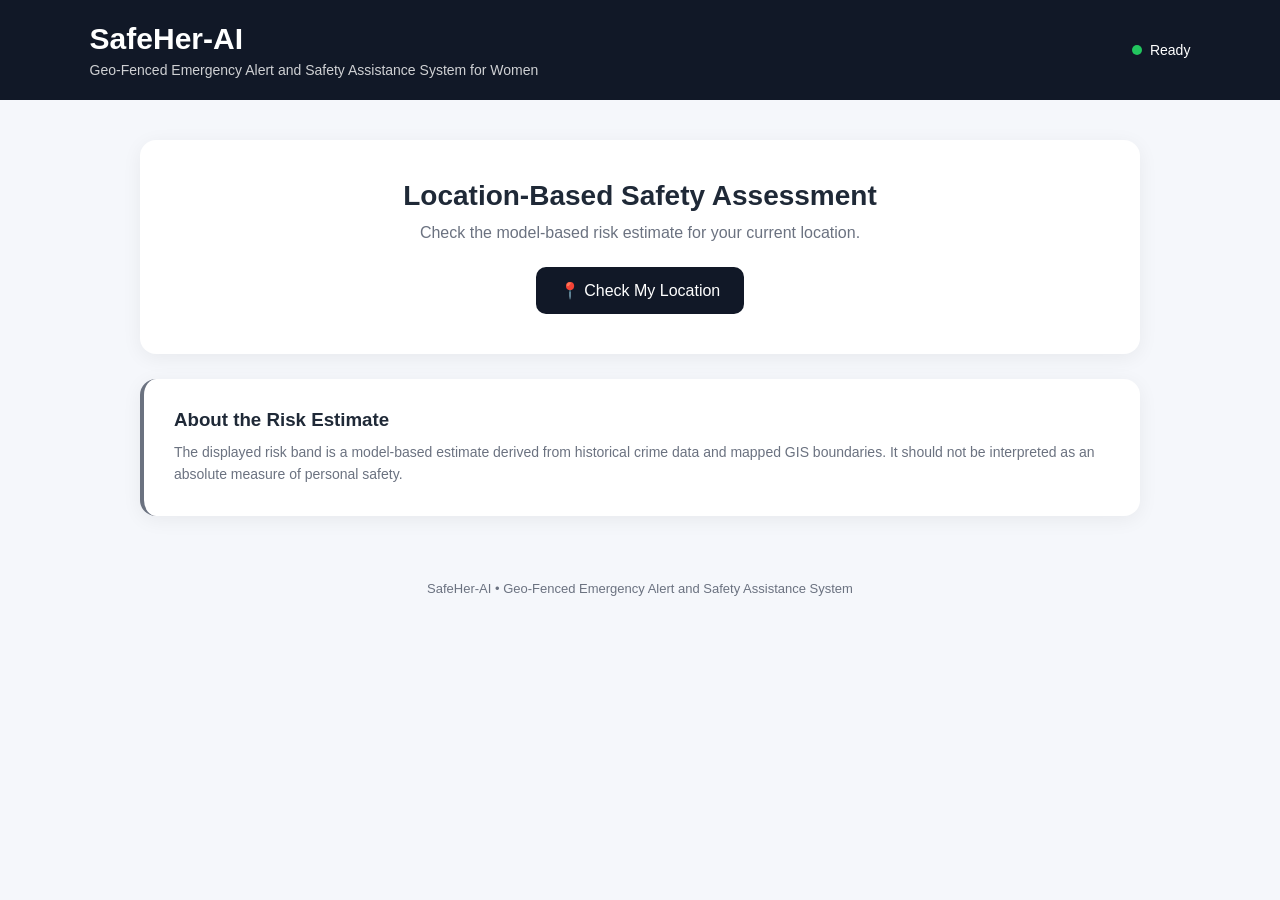
==== app/frontend/index.html @ f0328caa "Initial SafeHer AI project implementation" ====
<!DOCTYPE html>
<html lang="en">

<head>
    <meta charset="UTF-8">
    <meta name="viewport" content="width=device-width, initial-scale=1.0">

    <title>SafeHer-AI</title>

    <link rel="stylesheet" href="style.css">
</head>

<body>

    <header class="header">

        <div>
            <h1>SafeHer-AI</h1>

            <p>
                Geo-Fenced Emergency Alert and Safety Assistance System for Women
            </p>
        </div>

        <div class="status">
            <span id="statusDot"></span>
            <span id="statusText">Ready</span>
        </div>

    </header>


    <main class="container">

        <section class="hero">

            <h2>Location-Based Safety Assessment</h2>

            <p>
                Check the model-based risk estimate for your current location.
            </p>

            <button id="locationButton">
                📍 Check My Location
            </button>

        </section>


        <section id="loading" class="card hidden">

            <div class="loader"></div>

            <p>
                Detecting your location and checking the risk zone...
            </p>

        </section>


        <section id="resultCard" class="card hidden">

            <h2>Location Assessment</h2>

            <div class="location-grid">

                <div>
                    <span class="label">State</span>
                    <strong id="state">-</strong>
                </div>

                <div>
                    <span class="label">District</span>
                    <strong id="district">-</strong>
                </div>

                <div>
                    <span class="label">Latitude</span>
                    <strong id="latitude">-</strong>
                </div>

                <div>
                    <span class="label">Longitude</span>
                    <strong id="longitude">-</strong>
                </div>

            </div>


            <div class="risk-box">

                <span class="label">
                    Predicted Women-Crime Share
                </span>

                <strong id="riskShare">
                    -
                </strong>

                <div id="riskBand" class="risk-band">
                    -
                </div>

            </div>


            <p id="resultMessage" class="message"></p>

        </section>


        <section id="outsideCard" class="card hidden">

            <h2>Location Not Mapped</h2>

            <p id="outsideMessage">
                This location is outside the currently mapped SafeHer-AI
                risk zones.
            </p>

        </section>


        <section id="errorCard" class="card error hidden">

            <h2>Unable to Check Location</h2>

            <p id="errorMessage"></p>

        </section>


        <section class="info-card">

            <h3>About the Risk Estimate</h3>

            <p>
                The displayed risk band is a model-based estimate derived
                from historical crime data and mapped GIS boundaries.
                It should not be interpreted as an absolute measure of
                personal safety.
            </p>

        </section>

    </main>


    <footer>

        <p>
            SafeHer-AI • Geo-Fenced Emergency Alert and Safety Assistance System
        </p>

    </footer>


    <script src="app.js"></script>

</body>

</html>
---- app/frontend/style.css ----
* {
    box-sizing: border-box;
    margin: 0;
    padding: 0;
}


body {
    font-family: Arial, sans-serif;
    background: #f5f7fb;
    color: #1f2937;
    min-height: 100vh;
}


.header {
    background: #111827;
    color: white;

    padding: 22px 7%;

    display: flex;
    justify-content: space-between;
    align-items: center;

    gap: 20px;
}


.header h1 {
    font-size: 30px;
    margin-bottom: 6px;
}


.header p {
    font-size: 14px;
    opacity: 0.8;
}


.status {
    display: flex;
    align-items: center;
    gap: 8px;

    font-size: 14px;
}


#statusDot {
    width: 10px;
    height: 10px;

    border-radius: 50%;

    background: #22c55e;
}


.container {
    width: 90%;
    max-width: 1000px;

    margin: 40px auto;
}


.hero {
    background: white;

    border-radius: 16px;

    padding: 40px;

    text-align: center;

    box-shadow: 0 4px 20px rgba(0, 0, 0, 0.06);

    margin-bottom: 25px;
}


.hero h2 {
    font-size: 28px;
    margin-bottom: 12px;
}


.hero p {
    color: #6b7280;
    margin-bottom: 25px;
}


button {
    border: none;

    background: #111827;
    color: white;

    padding: 14px 24px;

    border-radius: 10px;

    font-size: 16px;

    cursor: pointer;
}


button:hover {
    opacity: 0.9;
}


.card,
.info-card {
    background: white;

    border-radius: 16px;

    padding: 30px;

    margin-bottom: 25px;

    box-shadow: 0 4px 20px rgba(0, 0, 0, 0.06);
}


.location-grid {
    display: grid;

    grid-template-columns: repeat(2, 1fr);

    gap: 20px;

    margin-top: 25px;
}


.location-grid div {
    background: #f9fafb;

    padding: 18px;

    border-radius: 10px;
}


.label {
    display: block;

    font-size: 13px;

    color: #6b7280;

    margin-bottom: 7px;
}


.risk-box {
    margin-top: 25px;

    padding: 25px;

    border-radius: 12px;

    background: #f9fafb;

    text-align: center;
}


#riskShare {
    display: block;

    font-size: 32px;

    margin: 10px 0;
}


.risk-band {
    display: inline-block;

    padding: 8px 18px;

    border-radius: 20px;

    font-weight: bold;

    font-size: 14px;
}


.risk-low {
    background: #dcfce7;
    color: #166534;
}


.risk-medium {
    background: #fef3c7;
    color: #92400e;
}


.risk-high {
    background: #fee2e2;
    color: #991b1b;
}


.message {
    margin-top: 20px;

    color: #4b5563;

    text-align: center;
}


.info-card {
    border-left: 4px solid #6b7280;
}


.info-card h3 {
    margin-bottom: 10px;
}


.info-card p {
    color: #6b7280;

    line-height: 1.6;

    font-size: 14px;
}


.error {
    border-left: 4px solid #dc2626;
}


.error h2 {
    color: #991b1b;

    margin-bottom: 10px;
}


.hidden {
    display: none;
}


.loader {
    width: 35px;
    height: 35px;

    border: 4px solid #e5e7eb;

    border-top: 4px solid #111827;

    border-radius: 50%;

    animation: spin 1s linear infinite;

    margin: 0 auto 15px;
}


@keyframes spin {

    100% {
        transform: rotate(360deg);
    }

}


footer {
    text-align: center;

    padding: 25px;

    color: #6b7280;

    font-size: 13px;
}


@media (max-width: 650px) {

    .header {
        flex-direction: column;

        align-items: flex-start;
    }


    .location-grid {
        grid-template-columns: 1fr;
    }


    .hero {
        padding: 30px 20px;
    }

}
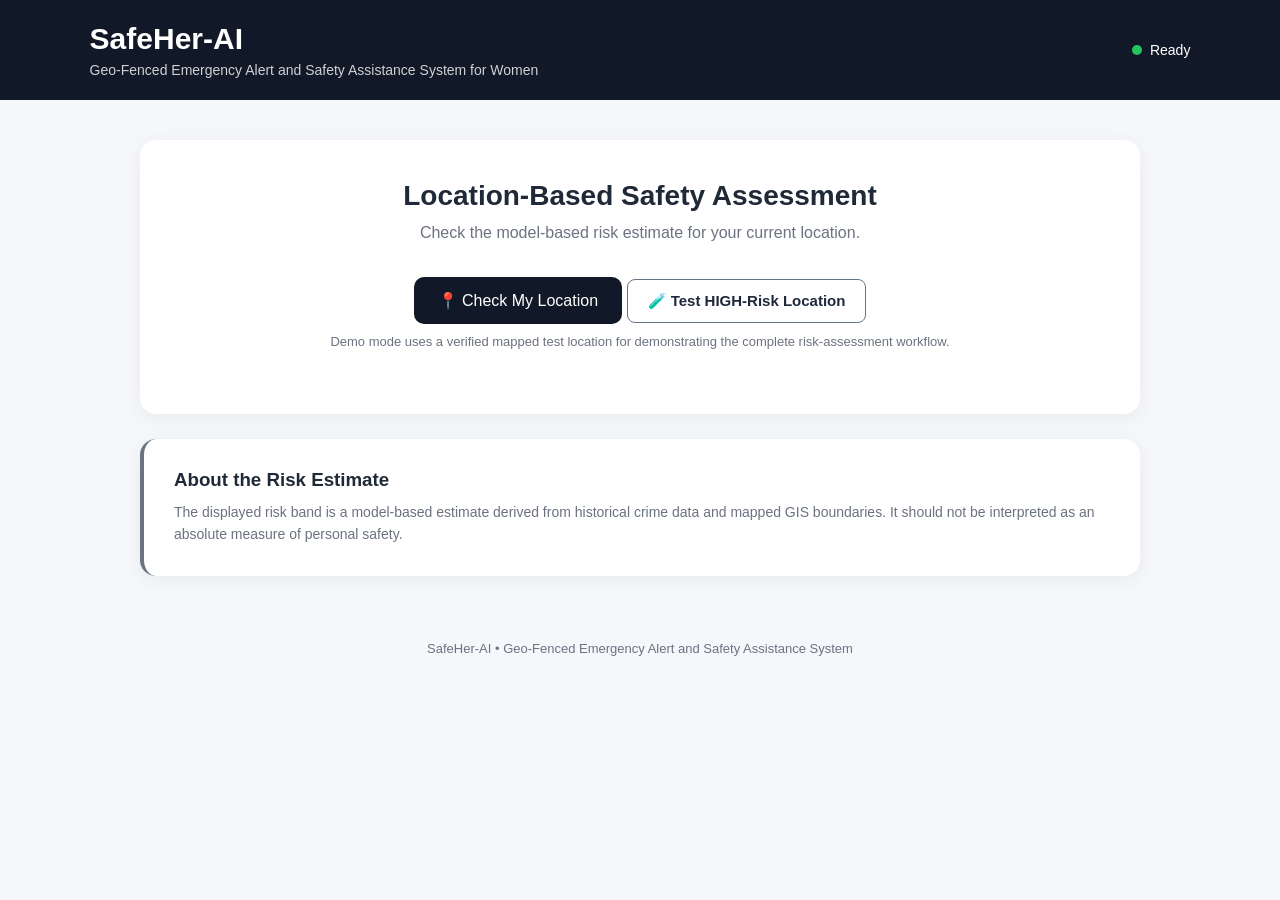
==== commit b709cff0: "Update frontend interface" ====
--- a/app/frontend/index.html
+++ b/app/frontend/index.html
@@ -11,6 +11,10 @@
 </head>
 
 <body>
+
+    <!-- =========================================================
+         HEADER
+         ========================================================= -->
 
     <header class="header">
 
@@ -30,7 +34,16 @@
     </header>
 
 
+    <!-- =========================================================
+         MAIN CONTENT
+         ========================================================= -->
+
     <main class="container">
+
+
+        <!-- =====================================================
+             LOCATION CHECK
+             ===================================================== -->
 
         <section class="hero">
 
@@ -40,12 +53,37 @@
                 Check the model-based risk estimate for your current location.
             </p>
 
-            <button id="locationButton">
+
+            <!-- REAL LOCATION -->
+
+            <button id="locationButton" type="button">
                 📍 Check My Location
             </button>
 
-        </section>
-
+
+            <!-- DEMO LOCATION -->
+
+            <button
+                id="demoButton"
+                class="demo-button"
+                type="button">
+
+                🧪 Test HIGH-Risk Location
+
+            </button>
+
+
+            <p class="demo-note">
+                Demo mode uses a verified mapped test location
+                for demonstrating the complete risk-assessment workflow.
+            </p>
+
+        </section>
+
+
+        <!-- =====================================================
+             LOADING
+             ===================================================== -->
 
         <section id="loading" class="card hidden">
 
@@ -58,34 +96,66 @@
         </section>
 
 
+        <!-- =====================================================
+             RISK RESULT
+             ===================================================== -->
+
         <section id="resultCard" class="card hidden">
 
             <h2>Location Assessment</h2>
 
+
+            <!-- LOCATION DETAILS -->
+
             <div class="location-grid">
 
                 <div>
-                    <span class="label">State</span>
-                    <strong id="state">-</strong>
-                </div>
+                    <span class="label">
+                        State
+                    </span>
+
+                    <strong id="state">
+                        -
+                    </strong>
+                </div>
+
 
                 <div>
-                    <span class="label">District</span>
-                    <strong id="district">-</strong>
-                </div>
+                    <span class="label">
+                        District
+                    </span>
+
+                    <strong id="district">
+                        -
+                    </strong>
+                </div>
+
 
                 <div>
-                    <span class="label">Latitude</span>
-                    <strong id="latitude">-</strong>
-                </div>
+                    <span class="label">
+                        Latitude
+                    </span>
+
+                    <strong id="latitude">
+                        -
+                    </strong>
+                </div>
+
 
                 <div>
-                    <span class="label">Longitude</span>
-                    <strong id="longitude">-</strong>
+                    <span class="label">
+                        Longitude
+                    </span>
+
+                    <strong id="longitude">
+                        -
+                    </strong>
                 </div>
 
             </div>
 
+
+            <!-- RISK INFORMATION -->
 
             <div class="risk-box">
 
@@ -97,54 +167,143 @@
                     -
                 </strong>
 
-                <div id="riskBand" class="risk-band">
+
+                <div
+                    id="riskBand"
+                    class="risk-band">
+
                     -
+
                 </div>
 
             </div>
 
 
-            <p id="resultMessage" class="message"></p>
-
-        </section>
-
-
-        <section id="outsideCard" class="card hidden">
-
-            <h2>Location Not Mapped</h2>
+            <!-- BACKEND MESSAGE -->
+
+            <p
+                id="resultMessage"
+                class="message">
+            </p>
+
+
+            <!-- =================================================
+                 RISK WARNING
+                 ================================================= -->
+
+            <div
+                id="warningBox"
+                class="warning-box hidden">
+
+                <h3 id="warningTitle">
+                    Safety Information
+                </h3>
+
+                <p id="warningMessage">
+                </p>
+
+            </div>
+
+
+            <!-- =================================================
+                 EMERGENCY ASSISTANCE
+                 ================================================= -->
+
+            <div
+                id="emergencyBox"
+                class="emergency-box hidden">
+
+                <h3>
+                    🆘 Emergency Assistance
+                </h3>
+
+                <p>
+                    If you feel unsafe or are facing an emergency,
+                    you can use the emergency assistance option.
+                </p>
+
+
+                <button
+                    id="sosButton"
+                    class="sos-button"
+                    type="button">
+
+                    🆘 SOS
+
+                </button>
+
+            </div>
+
+        </section>
+
+
+        <!-- =====================================================
+             LOCATION NOT MAPPED
+             ===================================================== -->
+
+        <section
+            id="outsideCard"
+            class="card hidden">
+
+            <h2>
+                Location Not Mapped
+            </h2>
 
             <p id="outsideMessage">
-                This location is outside the currently mapped SafeHer-AI
-                risk zones.
-            </p>
-
-        </section>
-
-
-        <section id="errorCard" class="card error hidden">
-
-            <h2>Unable to Check Location</h2>
-
-            <p id="errorMessage"></p>
-
-        </section>
-
+
+                This location is outside the currently mapped
+                SafeHer-AI risk zones.
+
+            </p>
+
+        </section>
+
+
+        <!-- =====================================================
+             ERROR
+             ===================================================== -->
+
+        <section
+            id="errorCard"
+            class="card error hidden">
+
+            <h2>
+                Unable to Check Location
+            </h2>
+
+            <p id="errorMessage">
+            </p>
+
+        </section>
+
+
+        <!-- =====================================================
+             INFORMATION
+             ===================================================== -->
 
         <section class="info-card">
 
-            <h3>About the Risk Estimate</h3>
+            <h3>
+                About the Risk Estimate
+            </h3>
 
             <p>
-                The displayed risk band is a model-based estimate derived
-                from historical crime data and mapped GIS boundaries.
-                It should not be interpreted as an absolute measure of
-                personal safety.
+
+                The displayed risk band is a model-based estimate
+                derived from historical crime data and mapped GIS
+                boundaries. It should not be interpreted as an
+                absolute measure of personal safety.
+
             </p>
 
         </section>
 
     </main>
 
+
+    <!-- =========================================================
+         FOOTER
+         ========================================================= -->
 
     <footer>
 
@@ -155,7 +314,11 @@
     </footer>
 
 
-    <script src="app.js"></script>
+    <!-- =========================================================
+         JAVASCRIPT
+         ========================================================= -->
+
+    <script src="app.js?v=2"></script>
 
 </body>
 
--- a/app/frontend/style.css
+++ b/app/frontend/style.css
@@ -311,4 +311,111 @@
         padding: 30px 20px;
     }
 
+}
+/* ============================================================
+   DEMO LOCATION BUTTON
+   ============================================================ */
+
+.demo-button {
+    margin-top: 12px;
+    padding: 12px 20px;
+    border: 1px solid #64748b;
+    border-radius: 8px;
+    background: #ffffff;
+    color: #1e293b;
+    cursor: pointer;
+    font-size: 15px;
+    font-weight: 600;
+}
+
+.demo-button:hover {
+    background: #f1f5f9;
+}
+
+.demo-button:disabled {
+    opacity: 0.6;
+    cursor: not-allowed;
+}
+
+
+/* ============================================================
+   DEMO NOTE
+   ============================================================ */
+
+.demo-note {
+    margin-top: 10px;
+    font-size: 13px;
+    color: #64748b;
+}
+
+
+/* ============================================================
+   RISK WARNING SYSTEM
+   ============================================================ */
+
+.warning-box {
+    margin-top: 20px;
+    padding: 18px;
+    border-radius: 12px;
+    border-left: 5px solid #f59e0b;
+    background: #fff7ed;
+}
+
+.warning-box h3 {
+    margin-top: 0;
+    margin-bottom: 8px;
+}
+
+.warning-box p {
+    margin-bottom: 0;
+    line-height: 1.6;
+}
+
+
+/* ============================================================
+   EMERGENCY ASSISTANCE
+   ============================================================ */
+
+.emergency-box {
+    margin-top: 20px;
+    padding: 20px;
+    border-radius: 12px;
+    background: #fef2f2;
+    border: 1px solid #fecaca;
+}
+
+.emergency-box h3 {
+    margin-top: 0;
+}
+
+.emergency-box p {
+    line-height: 1.6;
+}
+
+
+/* ============================================================
+   SOS BUTTON
+   ============================================================ */
+
+.sos-button {
+    margin-top: 10px;
+    padding: 12px 24px;
+    border: none;
+    border-radius: 8px;
+    cursor: pointer;
+    font-size: 16px;
+    font-weight: bold;
+}
+
+.sos-button:hover {
+    opacity: 0.9;
+}
+
+
+/* ============================================================
+   HIDDEN ELEMENT
+   ============================================================ */
+
+.hidden {
+    display: none;
 }
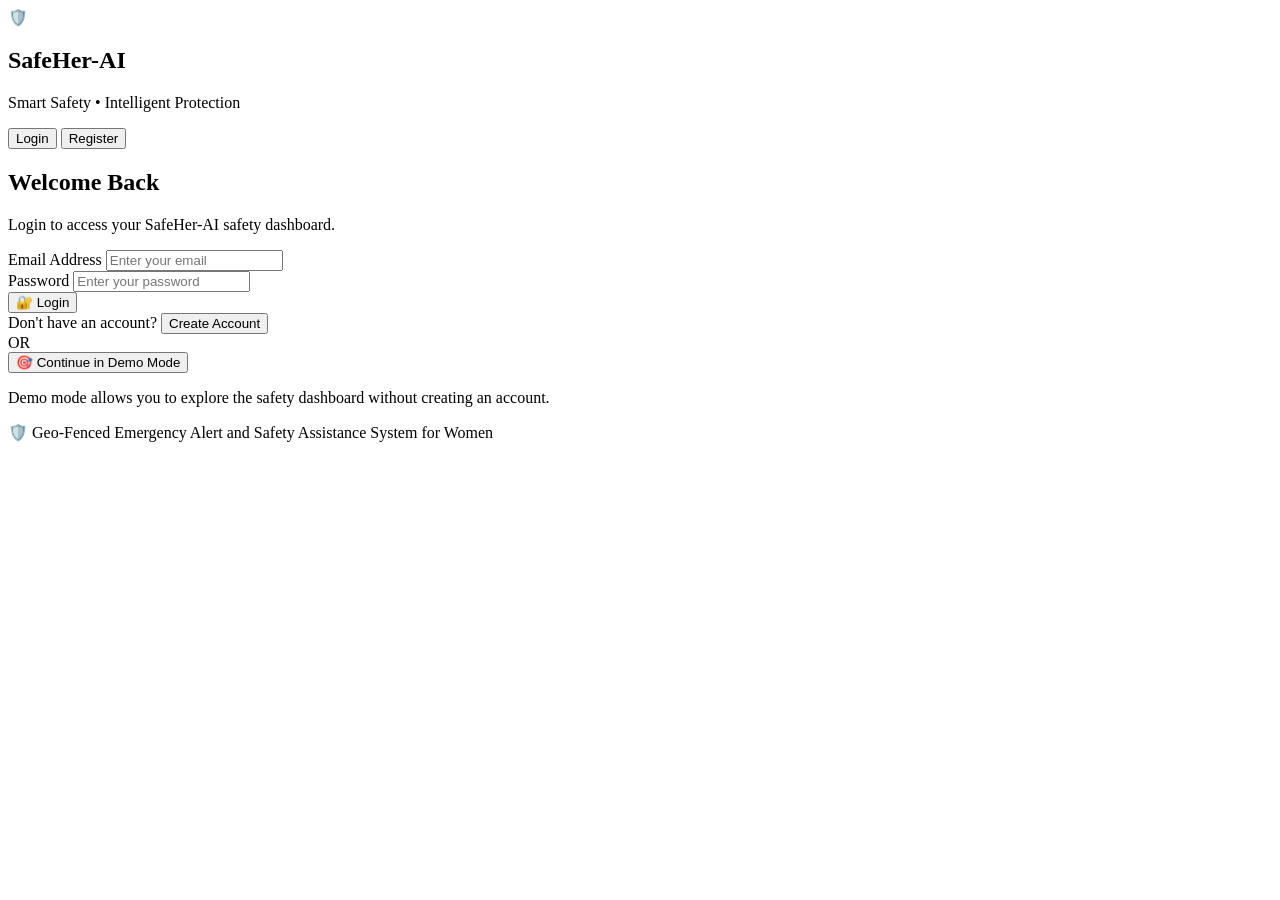
==== commit 9e05e88c: "Update SafeHer-AI system with ML risk prediction and emergency assistance" ====
--- a/app/frontend/index.html
+++ b/app/frontend/index.html
@@ -1,325 +1,1307 @@
 <!DOCTYPE html>
 <html lang="en">
-
 <head>
     <meta charset="UTF-8">
     <meta name="viewport" content="width=device-width, initial-scale=1.0">
 
-    <title>SafeHer-AI</title>
-
-    <link rel="stylesheet" href="style.css">
+    <title>SafeHer-AI | Women Safety & Risk Assistance</title>
+
+    <meta
+        name="description"
+        content="SafeHer-AI is a geo-fenced emergency alert and safety assistance system for women."
+    >
+
+    <link rel="stylesheet" href="/style.css?v=6">
 </head>
 
 <body>
 
-    <!-- =========================================================
-         HEADER
-         ========================================================= -->
-
-    <header class="header">
-
-        <div>
-            <h1>SafeHer-AI</h1>
+<!-- =========================================================
+     AUTHENTICATION SCREEN
+========================================================= -->
+
+<section id="authScreen" class="auth-screen">
+
+    <div class="auth-background-glow"></div>
+
+    <div class="auth-container">
+
+        <!-- Brand -->
+        <div class="auth-brand">
+            <div class="auth-logo">🛡️</div>
+
+            <div>
+                <h1>SafeHer-AI</h1>
+                <p>Smart Safety • Intelligent Protection</p>
+            </div>
+        </div>
+
+
+        <!-- Authentication Card -->
+        <div class="auth-card">
+
+            <!-- Auth Tabs -->
+            <div class="auth-tabs">
+
+                <button
+                    type="button"
+                    id="loginTab"
+                    class="auth-tab active"
+                    onclick="showLoginForm()"
+                >
+                    Login
+                </button>
+
+                <button
+                    type="button"
+                    id="registerTab"
+                    class="auth-tab"
+                    onclick="showRegisterForm()"
+                >
+                    Register
+                </button>
+
+            </div>
+
+
+            <!-- =================================================
+                 LOGIN FORM
+            ================================================== -->
+
+            <div id="loginFormContainer" class="auth-form-container">
+
+                <div class="auth-heading">
+                    <h2>Welcome Back</h2>
+
+                    <p>
+                        Login to access your SafeHer-AI safety dashboard.
+                    </p>
+                </div>
+
+
+                <form
+                    id="loginForm"
+                    onsubmit="loginUser(event)"
+                >
+
+                    <div class="form-group">
+
+                        <label for="loginEmail">
+                            Email Address
+                        </label>
+
+                        <input
+                            type="email"
+                            id="loginEmail"
+                            name="email"
+                            placeholder="Enter your email"
+                            autocomplete="email"
+                            required
+                        >
+
+                    </div>
+
+
+                    <div class="form-group">
+
+                        <label for="loginPassword">
+                            Password
+                        </label>
+
+                        <input
+                            type="password"
+                            id="loginPassword"
+                            name="password"
+                            placeholder="Enter your password"
+                            autocomplete="current-password"
+                            required
+                        >
+
+                    </div>
+
+
+                    <button
+                        type="submit"
+                        class="auth-submit-button"
+                        id="loginButton"
+                    >
+                        🔐 Login
+                    </button>
+
+                </form>
+
+
+                <div class="auth-switch">
+
+                    <span>
+                        Don't have an account?
+                    </span>
+
+                    <button
+                        type="button"
+                        onclick="showRegisterForm()"
+                    >
+                        Create Account
+                    </button>
+
+                </div>
+
+            </div>
+
+
+            <!-- =================================================
+                 REGISTER FORM
+            ================================================== -->
+
+            <div
+                id="registerFormContainer"
+                class="auth-form-container"
+                style="display: none;"
+            >
+
+                <div class="auth-heading">
+
+                    <h2>Create Account</h2>
+
+                    <p>
+                        Register to use SafeHer-AI safety services.
+                    </p>
+
+                </div>
+
+
+                <form
+                    id="registerForm"
+                    onsubmit="registerUser(event)"
+                >
+
+                    <div class="form-group">
+
+                        <label for="registerName">
+                            Full Name
+                        </label>
+
+                        <input
+                            type="text"
+                            id="registerName"
+                            name="full_name"
+                            placeholder="Enter your full name"
+                            autocomplete="name"
+                            required
+                        >
+
+                    </div>
+
+
+                    <div class="form-group">
+
+                        <label for="registerEmail">
+                            Email Address
+                        </label>
+
+                        <input
+                            type="email"
+                            id="registerEmail"
+                            name="email"
+                            placeholder="Enter your email"
+                            autocomplete="email"
+                            required
+                        >
+
+                    </div>
+
+
+                    <div class="form-group">
+
+                        <label for="registerPhone">
+                            Phone Number
+                        </label>
+
+                        <input
+                            type="tel"
+                            id="registerPhone"
+                            name="phone"
+                            placeholder="Enter your phone number"
+                            autocomplete="tel"
+                        >
+
+                    </div>
+
+
+                    <div class="form-group">
+
+                        <label for="registerPassword">
+                            Password
+                        </label>
+
+                        <input
+                            type="password"
+                            id="registerPassword"
+                            name="password"
+                            placeholder="Minimum 6 characters"
+                            autocomplete="new-password"
+                            minlength="6"
+                            required
+                        >
+
+                    </div>
+
+
+                    <div class="form-group">
+
+                        <label for="registerConfirmPassword">
+                            Confirm Password
+                        </label>
+
+                        <input
+                            type="password"
+                            id="registerConfirmPassword"
+                            name="confirm_password"
+                            placeholder="Re-enter your password"
+                            autocomplete="new-password"
+                            minlength="6"
+                            required
+                        >
+
+                    </div>
+
+
+                    <button
+                        type="submit"
+                        class="auth-submit-button"
+                        id="registerButton"
+                    >
+                        ✨ Create Account
+                    </button>
+
+                </form>
+
+
+                <div class="auth-switch">
+
+                    <span>
+                        Already have an account?
+                    </span>
+
+                    <button
+                        type="button"
+                        onclick="showLoginForm()"
+                    >
+                        Login
+                    </button>
+
+                </div>
+
+            </div>
+
+
+            <!-- Authentication Message -->
+
+            <div
+                id="authMessage"
+                class="auth-message"
+                style="display: none;"
+            ></div>
+
+
+            <!-- Demo Mode -->
+
+            <div class="demo-login-section">
+
+                <div class="demo-divider">
+                    <span>OR</span>
+                </div>
+
+                <button
+                    type="button"
+                    class="demo-login-button"
+                    onclick="continueAsDemo()"
+                >
+                    🎯 Continue in Demo Mode
+                </button>
+
+                <p>
+                    Demo mode allows you to explore the safety dashboard
+                    without creating an account.
+                </p>
+
+            </div>
+
+        </div>
+
+
+        <!-- Authentication Footer -->
+
+        <div class="auth-footer">
+
+            <span>🛡️</span>
+
+            <span>
+                Geo-Fenced Emergency Alert and Safety Assistance System for Women
+            </span>
+
+        </div>
+
+    </div>
+
+</section>
+
+
+
+<!-- =========================================================
+     MAIN APPLICATION
+========================================================= -->
+
+<div id="appShell" style="display: none;">
+
+    <!-- =====================================================
+         NAVIGATION BAR
+    ====================================================== -->
+
+    <nav class="navbar">
+
+        <div class="nav-brand">
+
+            <div class="nav-logo">
+                🛡️
+            </div>
+
+            <div>
+
+                <div class="brand-title">
+                    SafeHer-AI
+                </div>
+
+                <div class="brand-subtitle">
+                    Smart Safety Assistance
+                </div>
+
+            </div>
+
+        </div>
+
+
+        <div class="nav-right">
+
+            <div
+                id="connectionStatus"
+                class="connection-status"
+            >
+                <span class="status-dot"></span>
+                System Active
+            </div>
+
+
+            <div
+                id="userProfileArea"
+                class="user-profile-area"
+            >
+
+                <span id="userName">
+                    User
+                </span>
+
+                <button
+                    type="button"
+                    id="logoutButton"
+                    class="logout-button"
+                    onclick="logoutUser()"
+                >
+                    Logout
+                </button>
+
+            </div>
+
+        </div>
+
+    </nav>
+
+
+
+    <!-- =====================================================
+         HERO SECTION
+    ====================================================== -->
+
+    <section class="hero">
+
+        <div class="hero-content">
+
+            <div class="hero-badge">
+                🛡️ AI-Powered Women Safety
+            </div>
+
+
+            <h1>
+                Know Your
+                <span>Safety Zone</span>
+                Before You Go
+            </h1>
+
 
             <p>
-                Geo-Fenced Emergency Alert and Safety Assistance System for Women
+                SafeHer-AI combines historical crime data,
+                machine learning, GIS and geofencing to provide
+                location-based safety risk information.
             </p>
+
+
+            <div class="hero-buttons">
+
+                <button
+                    type="button"
+                    class="primary-button"
+                    onclick="checkMyLocation()"
+                >
+                    📍 Check My Location
+                </button>
+
+
+                <button
+                    type="button"
+                    class="secondary-button"
+                    onclick="runDemoLocation()"
+                >
+                    🎯 Try Demo Location
+                </button>
+
+            </div>
+
+
+            <div class="hero-note">
+
+                <span>🔒</span>
+
+                <span>
+                    Your location is used only for safety assessment.
+                </span>
+
+            </div>
+
         </div>
 
-        <div class="status">
-            <span id="statusDot"></span>
-            <span id="statusText">Ready</span>
-        </div>
-
-    </header>
-
-
-    <!-- =========================================================
+    </section>
+
+
+
+    <!-- =====================================================
          MAIN CONTENT
-         ========================================================= -->
-
-    <main class="container">
-
-
-        <!-- =====================================================
-             LOCATION CHECK
-             ===================================================== -->
-
-        <section class="hero">
-
-            <h2>Location-Based Safety Assessment</h2>
+    ====================================================== -->
+
+    <main class="main-container">
+
+
+        <!-- =================================================
+             LOADING
+        ================================================== -->
+
+        <section
+            id="loading"
+            class="loading-card"
+            style="display: none;"
+        >
+
+            <div class="loader"></div>
+
+            <h3>
+                Analysing Your Location
+            </h3>
 
             <p>
-                Check the model-based risk estimate for your current location.
+                Checking the GIS risk layer and geofencing data...
             </p>
 
-
-            <!-- REAL LOCATION -->
-
-            <button id="locationButton" type="button">
-                📍 Check My Location
-            </button>
-
-
-            <!-- DEMO LOCATION -->
-
-            <button
-                id="demoButton"
-                class="demo-button"
-                type="button">
-
-                🧪 Test HIGH-Risk Location
-
-            </button>
-
-
-            <p class="demo-note">
-                Demo mode uses a verified mapped test location
-                for demonstrating the complete risk-assessment workflow.
-            </p>
-
         </section>
 
 
-        <!-- =====================================================
-             LOADING
-             ===================================================== -->
-
-        <section id="loading" class="card hidden">
-
-            <div class="loader"></div>
-
-            <p>
-                Detecting your location and checking the risk zone...
-            </p>
-
-        </section>
-
-
-        <!-- =====================================================
-             RISK RESULT
-             ===================================================== -->
-
-        <section id="resultCard" class="card hidden">
-
-            <h2>Location Assessment</h2>
-
-
-            <!-- LOCATION DETAILS -->
-
-            <div class="location-grid">
+
+        <!-- =================================================
+             RISK RESULT DASHBOARD
+        ================================================== -->
+
+        <section
+            id="result"
+            class="dashboard"
+            style="display: none;"
+        >
+
+            <!-- Dashboard Header -->
+
+            <div class="dashboard-header">
 
                 <div>
-                    <span class="label">
-                        State
-                    </span>
-
-                    <strong id="state">
-                        -
-                    </strong>
-                </div>
-
-
-                <div>
-                    <span class="label">
-                        District
-                    </span>
-
-                    <strong id="district">
-                        -
-                    </strong>
-                </div>
-
-
-                <div>
-                    <span class="label">
-                        Latitude
-                    </span>
-
-                    <strong id="latitude">
-                        -
-                    </strong>
-                </div>
-
-
-                <div>
-                    <span class="label">
-                        Longitude
-                    </span>
-
-                    <strong id="longitude">
-                        -
-                    </strong>
-                </div>
-
-            </div>
-
-
-            <!-- RISK INFORMATION -->
-
-            <div class="risk-box">
-
-                <span class="label">
-                    Predicted Women-Crime Share
-                </span>
-
-                <strong id="riskShare">
-                    -
-                </strong>
+
+                    <div class="section-label">
+                        LOCATION RISK ASSESSMENT
+                    </div>
+
+                    <h2>
+                        Your Safety Zone
+                    </h2>
+
+                </div>
 
 
                 <div
                     id="riskBand"
-                    class="risk-band">
-
-                    -
-
-                </div>
-
-            </div>
-
-
-            <!-- BACKEND MESSAGE -->
-
-            <p
-                id="resultMessage"
-                class="message">
-            </p>
+                    class="risk-badge"
+                >
+                    —
+                </div>
+
+            </div>
+
+
+
+            <!-- Risk Overview -->
+
+            <div class="risk-overview">
+
+
+                <!-- Risk Gauge -->
+
+                <div class="gauge-card">
+
+                    <div class="gauge-container">
+
+                        <svg
+                            class="risk-gauge"
+                            viewBox="0 0 220 220"
+                        >
+
+                            <circle
+                                class="gauge-background"
+                                cx="110"
+                                cy="110"
+                                r="90"
+                            ></circle>
+
+                            <circle
+                                id="gaugeProgress"
+                                class="gauge-progress"
+                                cx="110"
+                                cy="110"
+                                r="90"
+                            ></circle>
+
+                        </svg>
+
+
+                        <div class="gauge-center">
+
+                            <div
+                                id="riskIcon"
+                                class="risk-icon"
+                            >
+                                🛡️
+                            </div>
+
+                            <div
+                                id="riskValue"
+                                class="risk-value"
+                            >
+                                —
+                            </div>
+
+                            <div class="risk-label">
+                                Risk Share
+                            </div>
+
+                        </div>
+
+                    </div>
+
+
+                    <div
+                        id="riskMessage"
+                        class="risk-message"
+                    >
+                        Waiting for location assessment...
+                    </div>
+
+
+                    <div
+                        id="riskTime"
+                        class="risk-time"
+                    ></div>
+
+                </div>
+
+
+
+                <!-- Location Details -->
+
+                <div class="location-card">
+
+                    <div class="card-title">
+                        📍 Location Information
+                    </div>
+
+
+                    <div class="location-grid">
+
+                        <div class="location-item">
+
+                            <span class="location-label">
+                                State / UT
+                            </span>
+
+                            <span
+                                id="stateValue"
+                                class="location-value"
+                            >
+                                —
+                            </span>
+
+                        </div>
+
+
+                        <div class="location-item">
+
+                            <span class="location-label">
+                                District
+                            </span>
+
+                            <span
+                                id="districtValue"
+                                class="location-value"
+                            >
+                                —
+                            </span>
+
+                        </div>
+
+
+                        <div class="location-item">
+
+                            <span class="location-label">
+                                Latitude
+                            </span>
+
+                            <span
+                                id="latitudeValue"
+                                class="location-value"
+                            >
+                                —
+                            </span>
+
+                        </div>
+
+
+                        <div class="location-item">
+
+                            <span class="location-label">
+                                Longitude
+                            </span>
+
+                            <span
+                                id="longitudeValue"
+                                class="location-value"
+                            >
+                                —
+                            </span>
+
+                        </div>
+
+                    </div>
+
+
+                    <div
+                        id="zoneText"
+                        class="zone-status"
+                    >
+                        Checking geofenced safety zone...
+                    </div>
+
+                </div>
+
+            </div>
+
 
 
             <!-- =================================================
-                 RISK WARNING
-                 ================================================= -->
+                 WARNING BOX
+            ================================================== -->
 
             <div
                 id="warningBox"
-                class="warning-box hidden">
-
-                <h3 id="warningTitle">
-                    Safety Information
-                </h3>
-
-                <p id="warningMessage">
-                </p>
-
-            </div>
+                class="warning-box"
+                style="display: none;"
+            >
+
+                <div class="warning-icon">
+                    ⚠️
+                </div>
+
+                <div class="warning-content">
+
+                    <h3>
+                        Safety Warning
+                    </h3>
+
+                    <p id="warningMessage">
+                        Please remain alert in this location.
+                    </p>
+
+                </div>
+
+            </div>
+
 
 
             <!-- =================================================
-                 EMERGENCY ASSISTANCE
-                 ================================================= -->
+                 EMERGENCY / SOS
+            ================================================== -->
 
             <div
                 id="emergencyBox"
-                class="emergency-box hidden">
-
-                <h3>
-                    🆘 Emergency Assistance
-                </h3>
-
-                <p>
-                    If you feel unsafe or are facing an emergency,
-                    you can use the emergency assistance option.
-                </p>
+                class="emergency-box"
+            >
+
+                <div class="emergency-content">
+
+                    <div class="emergency-icon">
+                        🚨
+                    </div>
+
+
+                    <div>
+
+                        <h3>
+                            Emergency Assistance
+                        </h3>
+
+                        <p>
+                            If you feel unsafe or require immediate
+                            assistance, trigger an SOS event.
+                        </p>
+
+                    </div>
+
+                </div>
 
 
                 <button
+                    type="button"
                     id="sosButton"
                     class="sos-button"
-                    type="button">
-
-                    🆘 SOS
-
+                    onclick="triggerSOS()"
+                >
+                    🚨 SEND SOS
                 </button>
 
             </div>
 
+
+
+            <!-- =================================================
+                 SAFETY TIPS
+            ================================================== -->
+
+            <div class="tips-section">
+
+                <div class="section-label">
+                    SAFETY GUIDANCE
+                </div>
+
+                <h2>
+                    Safety Tips
+                </h2>
+
+
+                <div class="tips-grid">
+
+                    <div class="tip-card">
+
+                        <div class="tip-icon">
+                            📱
+                        </div>
+
+                        <h3>
+                            Keep Your Phone Ready
+                        </h3>
+
+                        <p>
+                            Keep your phone charged and accessible
+                            when travelling.
+                        </p>
+
+                    </div>
+
+
+                    <div class="tip-card">
+
+                        <div class="tip-icon">
+                            👥
+                        </div>
+
+                        <h3>
+                            Stay Connected
+                        </h3>
+
+                        <p>
+                            Inform trusted contacts about your
+                            travel plans when necessary.
+                        </p>
+
+                    </div>
+
+
+                    <div class="tip-card">
+
+                        <div class="tip-icon">
+                            🚶
+                        </div>
+
+                        <h3>
+                            Prefer Safer Routes
+                        </h3>
+
+                        <p>
+                            Consider well-lit and populated routes
+                            when travelling.
+                        </p>
+
+                    </div>
+
+
+                    <div class="tip-card">
+
+                        <div class="tip-icon">
+                            🚨
+                        </div>
+
+                        <h3>
+                            Use SOS When Needed
+                        </h3>
+
+                        <p>
+                            Trigger emergency assistance if you
+                            feel unsafe.
+                        </p>
+
+                    </div>
+
+                </div>
+
+            </div>
+
         </section>
 
 
-        <!-- =====================================================
-             LOCATION NOT MAPPED
-             ===================================================== -->
+
+        <!-- =================================================
+             OUTSIDE COVERAGE
+        ================================================== -->
 
         <section
             id="outsideCard"
-            class="card hidden">
+            class="outside-card"
+            style="display: none;"
+        >
+
+            <div class="outside-icon">
+                🗺️
+            </div>
+
 
             <h2>
-                Location Not Mapped
+                Location Outside Current Coverage
             </h2>
 
+
             <p id="outsideMessage">
-
-                This location is outside the currently mapped
-                SafeHer-AI risk zones.
-
+                The selected location is currently outside the
+                available SafeHer-AI GIS risk layer.
             </p>
 
+
+            <button
+                type="button"
+                class="secondary-button"
+                onclick="runDemoLocation()"
+            >
+                🎯 Try Demo Location
+            </button>
+
         </section>
 
 
-        <!-- =====================================================
-             ERROR
-             ===================================================== -->
+
+        <!-- =================================================
+             ERROR CARD
+        ================================================== -->
 
         <section
             id="errorCard"
-            class="card error hidden">
+            class="error-card"
+            style="display: none;"
+        >
+
+            <div class="error-icon">
+                ⚠️
+            </div>
+
 
             <h2>
-                Unable to Check Location
+                Something Went Wrong
             </h2>
 
+
             <p id="errorMessage">
+                Unable to complete the risk assessment.
             </p>
 
+
+            <button
+                type="button"
+                class="secondary-button"
+                onclick="checkMyLocation()"
+            >
+                Try Again
+            </button>
+
         </section>
 
 
-        <!-- =====================================================
-             INFORMATION
-             ===================================================== -->
-
-        <section class="info-card">
-
-            <h3>
-                About the Risk Estimate
-            </h3>
-
-            <p>
-
-                The displayed risk band is a model-based estimate
-                derived from historical crime data and mapped GIS
-                boundaries. It should not be interpreted as an
-                absolute measure of personal safety.
-
+
+        <!-- =================================================
+             HOW SAFEHER-AI WORKS
+        ================================================== -->
+
+        <section class="how-it-works">
+
+            <div class="section-label">
+                SYSTEM ARCHITECTURE
+            </div>
+
+            <h2>
+                How SafeHer-AI Works
+            </h2>
+
+            <p class="section-description">
+                The system combines historical crime information,
+                machine learning, GIS and geofencing to generate
+                a location-based risk estimate.
             </p>
 
+
+            <div class="pipeline">
+
+
+                <!-- Step 1 -->
+
+                <div class="pipeline-step">
+
+                    <div class="pipeline-number">
+                        01
+                    </div>
+
+                    <div class="pipeline-icon">
+                        📊
+                    </div>
+
+                    <h3>
+                        Crime Data
+                    </h3>
+
+                    <p>
+                        Historical district-level crime records
+                        are collected and preprocessed.
+                    </p>
+
+                </div>
+
+
+                <div class="pipeline-arrow">
+                    →
+                </div>
+
+
+                <!-- Step 2 -->
+
+                <div class="pipeline-step">
+
+                    <div class="pipeline-number">
+                        02
+                    </div>
+
+                    <div class="pipeline-icon">
+                        🤖
+                    </div>
+
+                    <h3>
+                        AI Models
+                    </h3>
+
+                    <p>
+                        K-Means clustering and a temporal MLP
+                        model analyse crime patterns.
+                    </p>
+
+                </div>
+
+
+                <div class="pipeline-arrow">
+                    →
+                </div>
+
+
+                <!-- Step 3 -->
+
+                <div class="pipeline-step">
+
+                    <div class="pipeline-number">
+                        03
+                    </div>
+
+                    <div class="pipeline-icon">
+                        🗺️
+                    </div>
+
+                    <h3>
+                        GIS Risk Layer
+                    </h3>
+
+                    <p>
+                        Predicted risk information is associated
+                        with geographic district boundaries.
+                    </p>
+
+                </div>
+
+
+                <div class="pipeline-arrow">
+                    →
+                </div>
+
+
+                <!-- Step 4 -->
+
+                <div class="pipeline-step">
+
+                    <div class="pipeline-number">
+                        04
+                    </div>
+
+                    <div class="pipeline-icon">
+                        📍
+                    </div>
+
+                    <h3>
+                        Geofencing
+                    </h3>
+
+                    <p>
+                        Your coordinates are checked against the
+                        mapped risk zones.
+                    </p>
+
+                </div>
+
+            </div>
+
         </section>
 
+
+
+        <!-- =================================================
+             TECHNOLOGIES
+        ================================================== -->
+
+        <section class="technology-section">
+
+            <div class="section-label">
+                TECHNOLOGY STACK
+            </div>
+
+            <h2>
+                Technologies Used
+            </h2>
+
+
+            <div class="technology-grid">
+
+
+                <div class="technology-card">
+
+                    <div class="technology-icon">
+                        🐍
+                    </div>
+
+                    <h3>
+                        Python
+                    </h3>
+
+                    <p>
+                        Data processing and machine learning
+                    </p>
+
+                </div>
+
+
+                <div class="technology-card">
+
+                    <div class="technology-icon">
+                        🧠
+                    </div>
+
+                    <h3>
+                        Machine Learning
+                    </h3>
+
+                    <p>
+                        K-Means clustering and MLP regression
+                    </p>
+
+                </div>
+
+
+                <div class="technology-card">
+
+                    <div class="technology-icon">
+                        🗺️
+                    </div>
+
+                    <h3>
+                        GIS
+                    </h3>
+
+                    <p>
+                        Geographic risk visualization and mapping
+                    </p>
+
+                </div>
+
+
+                <div class="technology-card">
+
+                    <div class="technology-icon">
+                        ⚡
+                    </div>
+
+                    <h3>
+                        FastAPI
+                    </h3>
+
+                    <p>
+                        Backend APIs and application services
+                    </p>
+
+                </div>
+
+
+                <div class="technology-card">
+
+                    <div class="technology-icon">
+                        🗄️
+                    </div>
+
+                    <h3>
+                        SQLite
+                    </h3>
+
+                    <p>
+                        User authentication and application data
+                    </p>
+
+                </div>
+
+
+                <div class="technology-card">
+
+                    <div class="technology-icon">
+                        🌐
+                    </div>
+
+                    <h3>
+                        Web Technologies
+                    </h3>
+
+                    <p>
+                        HTML, CSS and JavaScript frontend
+                    </p>
+
+                </div>
+
+            </div>
+
+        </section>
+
+
+
+        <!-- =================================================
+             DISCLAIMER
+        ================================================== -->
+
+        <section class="disclaimer">
+
+            <div class="disclaimer-icon">
+                ℹ️
+            </div>
+
+
+            <div>
+
+                <h3>
+                    Important Information
+                </h3>
+
+                <p>
+                    SafeHer-AI provides a data-driven risk estimate
+                    based on historical crime information and the
+                    available geographic coverage. A risk classification
+                    does not represent absolute safety or danger.
+                    Users should exercise personal judgment and follow
+                    appropriate safety practices.
+                </p>
+
+            </div>
+
+        </section>
+
     </main>
 
 
-    <!-- =========================================================
+
+    <!-- =====================================================
          FOOTER
-         ========================================================= -->
-
-    <footer>
+    ====================================================== -->
+
+    <footer class="footer">
+
+        <div class="footer-brand">
+
+            <span class="footer-logo">
+                🛡️
+            </span>
+
+            <span>
+                SafeHer-AI
+            </span>
+
+        </div>
+
 
         <p>
-            SafeHer-AI • Geo-Fenced Emergency Alert and Safety Assistance System
+            Geo-Fenced Emergency Alert and Safety Assistance System for Women
         </p>
 
+
+        <p class="footer-small">
+            AI • GIS • Geofencing • Emergency Assistance
+        </p>
+
     </footer>
 
-
-    <!-- =========================================================
-         JAVASCRIPT
-         ========================================================= -->
-
-    <script src="app.js?v=2"></script>
+</div>
+
+
+
+<!-- =========================================================
+     JAVASCRIPT
+========================================================= -->
+
+<script src="/app.js?v=6"></script>
 
 </body>
-
 </html>
